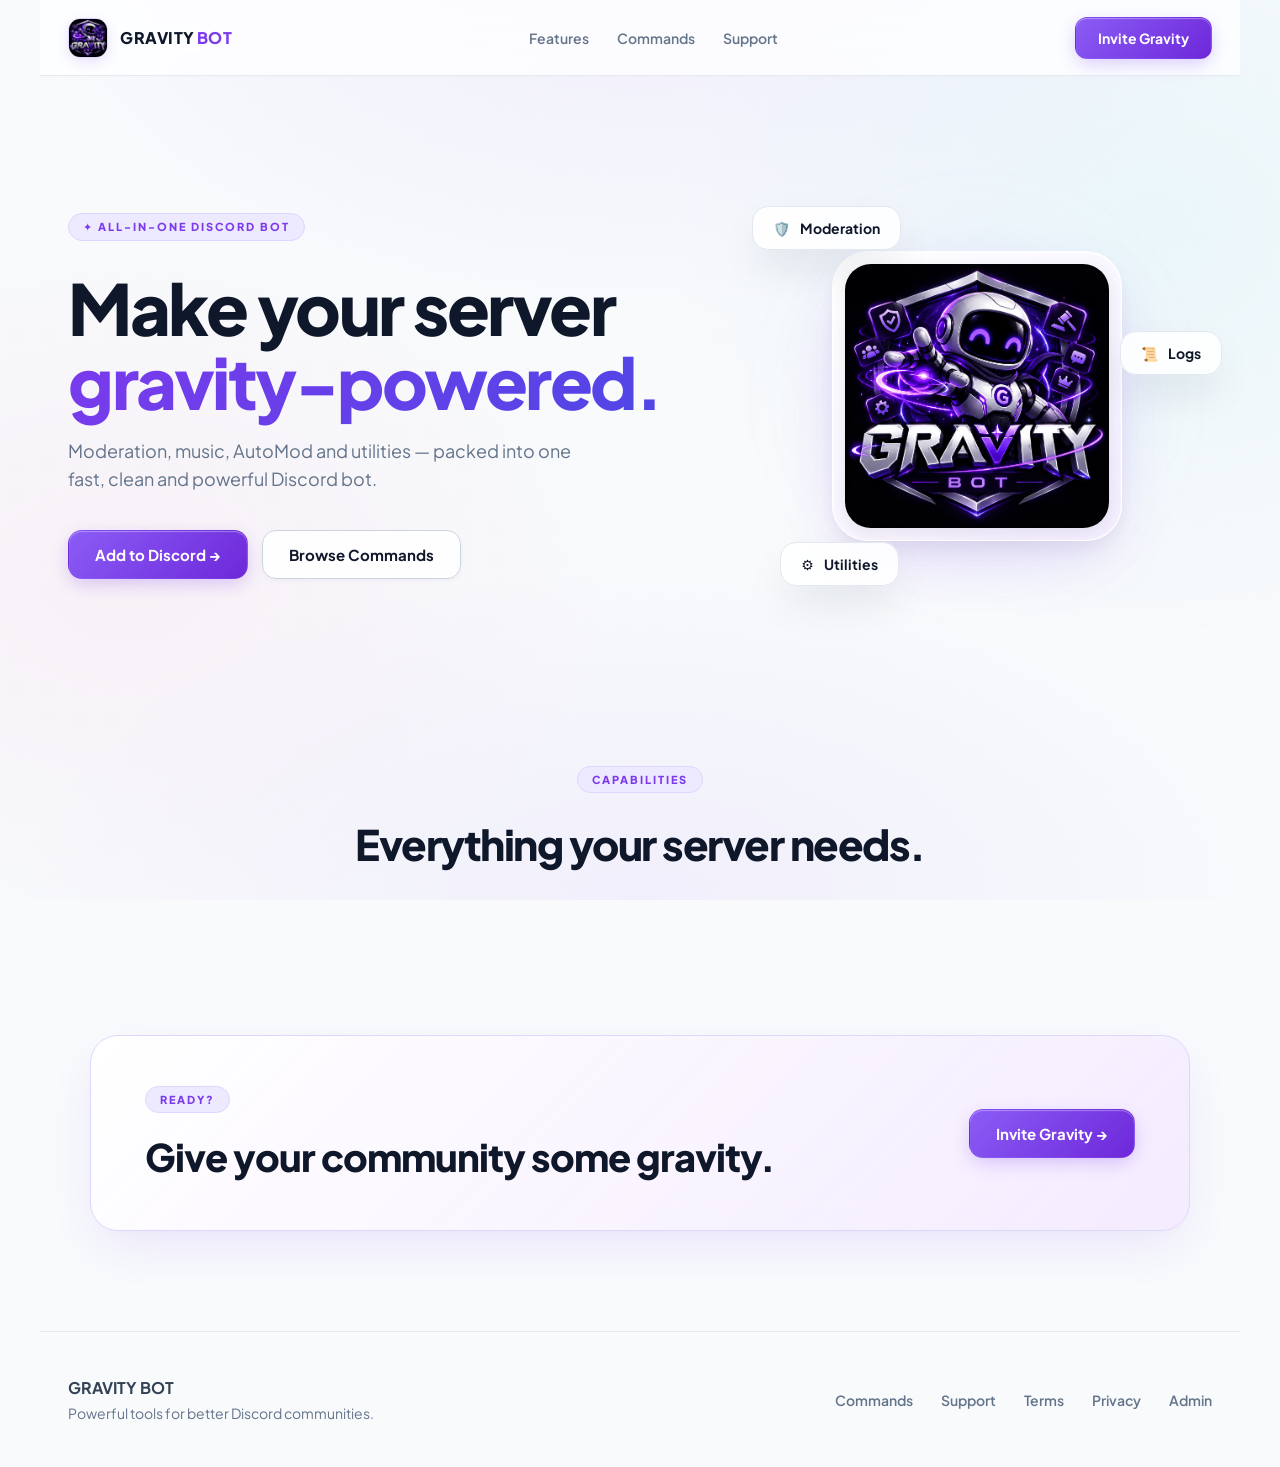
==== index.html @ 336caf01 "Add files via upload" ====
<!doctype html>
<html lang="en">

<head>
    <meta charset="utf-8">
    <meta name="viewport" content="width=device-width, initial-scale=1">
    <title>Gravity Bot</title>
    <link rel="icon" href="assets/logo.png">
    <link rel="stylesheet" href="css/style.css">
</head>

<body>

    <!-- NAVIGATION -->
    <nav>
        <a class="brand" href="/">
            <img id="navLogo" src="assets/logo.png" alt="Gravity Bot Logo">
            <b id="navName">GRAVITY<span>BOT</span></b>
        </a>
        <div class="links">
            <a href="#features">Features</a>
            <a href="/commands.html">Commands</a>
            <a href="/support.html">Support</a>
        </div>
        <a class="invite" id="inviteTop" href="#">Invite Gravity</a>
    </nav>

    <!-- MAIN CONTENT -->
    <main>

        <!-- HERO SECTION -->
        <section class="hero">
            <div class="hero-content">
                <div class="eyebrow">✦ ALL-IN-ONE DISCORD BOT</div>
                <h1 id="heroTitle">Make your server <em>gravity-powered.</em></h1>
                <p id="heroDescription">
                    Moderation, music, AutoMod and utilities — packed into one fast, clean and powerful Discord bot.
                </p>
                <div class="actions">
                    <a class="invite big" id="inviteHero" href="#">Add to Discord →</a>
                    <a class="ghost big" href="/commands.html">Browse Commands</a>
                </div>
            </div>

            <!-- BOT AVATAR SHOWCASE & FLOATING BADGES -->
            <div class="stage">
                <div class="stage-glow"></div>
                <div class="hero-logo-card">
                    <img id="heroLogo" class="hero-logo" src="assets/logo.png" alt="Gravity Bot">
                </div>

                <!-- Floating Badges -->
                <div class="float a">🛡️ <b>Moderation</b></div>
                <div class="float b">📜 <b>Logs</b></div>
                <div class="float c">⚙️ <b>Utilities</b></div>
            </div>
        </section>

        <!-- FEATURES / CAPABILITIES SECTION -->
        <section id="features" class="section">
            <div class="eyebrow">CAPABILITIES</div>
            <h2>Everything your server needs.</h2>
            <div class="grid" id="categoryGrid">
                <!-- Categories load dynamically from D1 Database -->
            </div>
        </section>

        <!-- CALL TO ACTION (CTA) -->
        <section class="cta">
            <div>
                <div class="eyebrow">READY?</div>
                <h2>Give your community some gravity.</h2>
            </div>
            <a class="invite big" id="inviteBottom" href="#">Invite Gravity →</a>
        </section>

    </main>

    <!-- FOOTER -->
    <footer>
        <div>
            <b id="footerName">GRAVITY BOT</b>
            <p>Powerful tools for better Discord communities.</p>
        </div>
        <div class="footlinks">
            <a href="/commands.html">Commands</a>
            <a id="supportLink" href="#">Support</a>
            <a href="/terms.html">Terms</a>
            <a href="/privacy.html">Privacy</a>
            <a href="/admin/">Admin</a>
        </div>
    </footer>

    <script src="js/site.js"></script>
</body>

</html>
---- css/style.css ----
/* ==========================================================================
   GRAVITY BOT — MODERN WHITE THEME LIQUID GLASS UI
   ========================================================================== */

@import url('https://fonts.googleapis.com/css2?family=Plus+Jakarta+Sans:wght@300;400;500;600;700;800;900&family=JetBrains+Mono:wght@500;600&display=swap');

:root {
  --bg:           #f8fafc;
  --bg-card:      rgba(255, 255, 255, 0.75);
  --bg-card-hover:rgba(255, 255, 255, 0.95);
  
  --p:            #7c3aed;
  --p-light:      #8b5cf6;
  --p-dark:       #6d28d9;
  --p-glow:       rgba(124, 58, 237, 0.28);
  --p-gradient:   linear-gradient(135deg, #8b5cf6 0%, #6d28d9 100%);
  
  --text:         #0f172a;
  --text-body:    #334155;
  --muted:        #64748b;
  --subtle:       #94a3b8;
  
  --line:         rgba(226, 232, 240, 0.85);
  --line-strong:  #cbd5e1;
  --glass-border: rgba(255, 255, 255, 0.9);
  
  --shadow-sm:    0 2px 4px rgba(15, 23, 42, 0.04);
  --shadow-card:  0 12px 32px -4px rgba(15, 23, 42, 0.06), 0 4px 6px -2px rgba(15, 23, 42, 0.02);
  --shadow-hover: 0 20px 40px -6px rgba(124, 58, 237, 0.12), 0 8px 12px -4px rgba(15, 23, 42, 0.04);
  --shadow-float: 0 20px 45px -8px rgba(15, 23, 42, 0.12);
  
  --ease:         cubic-bezier(0.16, 1, 0.3, 1);
}

* {
  box-sizing: border-box;
  margin: 0;
  padding: 0;
  -webkit-font-smoothing: antialiased;
}

body {
  background-color: var(--bg);
  background-image: 
    radial-gradient(ellipse 900px 520px at 50% -5%, rgba(139, 92, 246, 0.08), transparent 70%),
    radial-gradient(ellipse 700px 600px at 90% 25%, rgba(6, 182, 212, 0.06), transparent 70%),
    radial-gradient(ellipse 700px 500px at 10% 65%, rgba(236, 72, 153, 0.05), transparent 70%),
    radial-gradient(ellipse 900px 480px at 50% 100%, rgba(139, 92, 246, 0.07), transparent 70%),
    radial-gradient(rgba(15, 23, 42, 0.03) 1px, transparent 1px);
  background-size: 100% 100%, 100% 100%, 100% 100%, 100% 100%, 32px 32px;
  background-attachment: fixed;
  color: var(--text-body);
  font-family: 'Plus Jakarta Sans', system-ui, -apple-system, sans-serif;
  min-height: 100vh;
  overflow-x: hidden;
}

/* ==========================================================================
   NAVIGATION (LIQUID FROSTED GLASS NAVBAR)
   ========================================================================== */

nav {
  height: 76px;
  max-width: 1200px;
  margin: auto;
  padding: 0 28px;
  display: flex;
  align-items: center;
  justify-content: space-between;
  gap: 20px;
  position: sticky;
  top: 0;
  z-index: 100;
  background: rgba(255, 255, 255, 0.78);
  backdrop-filter: blur(20px) saturate(180%);
  -webkit-backdrop-filter: blur(20px) saturate(180%);
  border-bottom: 1px solid var(--line);
  box-shadow: 0 1px 3px rgba(15, 23, 42, 0.02);
}

.brand {
  display: flex;
  align-items: center;
  gap: 12px;
  color: var(--text);
  text-decoration: none;
  font-weight: 800;
  letter-spacing: -0.5px;
}

.brand img {
  width: 40px;
  height: 40px;
  object-fit: cover;
  border-radius: 12px;
  border: 1px solid #ddd6fe;
  box-shadow: 0 4px 12px rgba(124, 58, 237, 0.15);
  display: block;
}

.brand b {
  font-size: 16px;
  font-weight: 800;
  letter-spacing: 0.5px;
  color: var(--text);
}

.brand b span {
  color: var(--p);
  margin-left: 2px;
}

.links, .footlinks {
  display: flex;
  gap: 28px;
}

.links a, .footlinks a {
  color: var(--muted);
  text-decoration: none;
  font-weight: 600;
  font-size: 14px;
  transition: all .2s var(--ease);
}

.links a:hover, .footlinks a:hover {
  color: var(--p);
}

/* ==========================================================================
   BUTTONS (LIQUID GRADIENT WITH GLOW)
   ========================================================================== */

.invite {
  color: #ffffff !important;
  text-decoration: none;
  background: var(--p-gradient);
  padding: 11px 22px;
  border-radius: 12px;
  font-weight: 700;
  font-size: 14px;
  display: inline-flex;
  align-items: center;
  justify-content: center;
  gap: 8px;
  box-shadow: 0 6px 18px -2px var(--p-glow), inset 0 1px 1px rgba(255, 255, 255, 0.35);
  border: 1px solid transparent;
  transition: all .2s var(--ease);
}

.invite:hover {
  transform: translateY(-2px);
  box-shadow: 0 10px 24px -2px var(--p-glow), inset 0 1px 1px rgba(255, 255, 255, 0.5);
  filter: brightness(1.06);
}

.invite:active {
  transform: translateY(0);
}

.ghost {
  color: var(--text) !important;
  text-decoration: none;
  background: rgba(255, 255, 255, 0.85);
  backdrop-filter: blur(12px);
  -webkit-backdrop-filter: blur(12px);
  border: 1px solid var(--line-strong);
  border-radius: 12px;
  padding: 11px 22px;
  font-weight: 700;
  font-size: 14px;
  display: inline-flex;
  align-items: center;
  justify-content: center;
  transition: all .2s var(--ease);
  box-shadow: var(--shadow-sm);
}

.ghost:hover {
  background: #ffffff;
  border-color: var(--p-light);
  color: var(--p) !important;
  transform: translateY(-2px);
  box-shadow: 0 8px 20px -4px rgba(15, 23, 42, 0.08);
}

.big {
  padding: 14px 26px;
  font-size: 15px;
  border-radius: 14px;
}

/* ==========================================================================
   HERO SECTION
   ========================================================================== */

.hero {
  max-width: 1200px;
  margin: auto;
  min-height: 640px;
  padding: 80px 28px 100px;
  display: grid;
  grid-template-columns: 1.15fr 0.85fr;
  align-items: center;
  gap: 40px;
}

.eyebrow {
  color: var(--p);
  background: #ede9fe;
  border: 1px solid #ddd6fe;
  font-size: 11px;
  font-weight: 800;
  letter-spacing: 2px;
  text-transform: uppercase;
  display: inline-flex;
  align-items: center;
  gap: 8px;
  padding: 6px 14px;
  border-radius: 999px;
  margin-bottom: 12px;
}

.hero h1 {
  font-size: clamp(44px, 5.5vw, 76px);
  line-height: 1.05;
  letter-spacing: -2.5px;
  margin: 18px 0;
  font-weight: 900;
  color: var(--text);
}

.hero h1 em {
  font-style: normal;
  background: linear-gradient(135deg, #7c3aed 0%, #4f46e5 100%);
  -webkit-background-clip: text;
  background-clip: text;
  -webkit-text-fill-color: transparent;
}

.hero p {
  color: var(--muted);
  font-size: 18px;
  line-height: 1.6;
  max-width: 520px;
}

.actions {
  display: flex;
  gap: 14px;
  margin: 36px 0 0;
  flex-wrap: wrap;
}

/* ==========================================================================
   HERO LOGO SHOWCASE & AMBIENT STAGE
   ========================================================================== */

.stage {
  height: 480px;
  display: grid;
  place-items: center;
  position: relative;
}

.stage-glow, .orb {
  position: absolute;
  width: 320px;
  height: 320px;
  border-radius: 50%;
  background: radial-gradient(circle, rgba(167, 139, 250, 0.35) 0%, rgba(196, 181, 253, 0.15) 50%, transparent 70%);
  filter: blur(45px);
  pointer-events: none;
  animation: pulseGlow 5s ease-in-out infinite alternate;
}

.hero-logo-card {
  width: 290px;
  height: 290px;
  border-radius: 36px;
  padding: 12px;
  background: linear-gradient(145deg, rgba(255, 255, 255, 0.95), rgba(243, 232, 255, 0.7));
  backdrop-filter: blur(20px) saturate(180%);
  -webkit-backdrop-filter: blur(20px) saturate(180%);
  border: 1px solid rgba(255, 255, 255, 0.95);
  box-shadow: 
    0 25px 60px -10px rgba(124, 58, 237, 0.16),
    0 10px 25px -5px rgba(15, 23, 42, 0.08),
    inset 0 1px 2px rgba(255, 255, 255, 1);
  position: relative;
  z-index: 2;
  display: flex;
  align-items: center;
  justify-content: center;
  overflow: hidden;
  animation: floatCard 6s ease-in-out infinite;
}

.hero-logo {
  width: 100%;
  height: 100%;
  object-fit: cover;
  border-radius: 26px;
  display: block;
  box-shadow: 0 4px 14px rgba(15, 23, 42, 0.08);
}

/* FLOATING FROSTED GLASS BADGES */
.float {
  position: absolute;
  padding: 12px 20px;
  background: rgba(255, 255, 255, 0.88);
  backdrop-filter: blur(20px) saturate(180%);
  -webkit-backdrop-filter: blur(20px) saturate(180%);
  border: 1px solid #e2e8f0;
  border-radius: 16px;
  box-shadow: var(--shadow-float);
  display: flex;
  align-items: center;
  gap: 10px;
  z-index: 4;
  font-size: 14px;
  font-weight: 700;
  color: var(--text);
  white-space: nowrap;
}

.float.a {
  top: 50px;
  left: 2%;
  animation: floatA 5s ease-in-out infinite;
}

.float.b {
  right: -10px;
  top: 175px;
  animation: floatB 6s ease-in-out infinite;
}

.float.c {
  bottom: 50px;
  left: 8%;
  animation: floatC 5.5s ease-in-out infinite;
}

/* ==========================================================================
   ANIMATIONS
   ========================================================================== */

@keyframes floatCard {
  0%, 100% { transform: translateY(0); }
  50%      { transform: translateY(-12px); }
}

@keyframes floatA {
  0%, 100% { transform: translateY(0) rotate(0deg); }
  50%      { transform: translateY(-8px) rotate(-1deg); }
}

@keyframes floatB {
  0%, 100% { transform: translateY(0) rotate(0deg); }
  50%      { transform: translateY(9px) rotate(1deg); }
}

@keyframes floatC {
  0%, 100% { transform: translateY(0) rotate(0deg); }
  50%      { transform: translateY(-7px) rotate(1deg); }
}

@keyframes pulseGlow {
  0%   { opacity: 0.6; transform: scale(0.95); }
  100% { opacity: 1; transform: scale(1.1); }
}

/* ==========================================================================
   SECTIONS & FEATURES GRID (FROSTED WHITE CARDS)
   ========================================================================== */

.section, .commands-page {
  max-width: 1100px;
  margin: auto;
  padding: 30px 24px 100px;
}

.section {
  text-align: center;
}

.section h2 {
  font-size: 42px;
  font-weight: 900;
  letter-spacing: -1.5px;
  color: var(--text);
  margin: 12px 0 45px;
}

.grid {
  display: grid;
  grid-template-columns: repeat(auto-fit, minmax(300px, 1fr));
  gap: 24px;
  text-align: left;
}

.grid article {
  background: var(--bg-card);
  backdrop-filter: blur(20px) saturate(180%);
  -webkit-backdrop-filter: blur(20px) saturate(180%);
  border: 1px solid var(--line);
  border-radius: 22px;
  padding: 32px 28px;
  box-shadow: var(--shadow-card);
  transition: all .25s var(--ease);
}

.grid article:hover {
  transform: translateY(-4px);
  background: var(--bg-card-hover);
  border-color: #ddd6fe;
  box-shadow: var(--shadow-hover);
}

.icon {
  font-size: 32px;
  margin-bottom: 14px;
  display: inline-block;
  background: #ede9fe;
  width: 54px;
  height: 54px;
  display: flex;
  align-items: center;
  justify-content: center;
  border-radius: 16px;
  border: 1px solid #ddd6fe;
}

.grid h3 {
  margin: 12px 0 6px;
  font-size: 20px;
  font-weight: 800;
  color: var(--text);
  letter-spacing: -0.3px;
}

.grid p {
  color: var(--muted);
  line-height: 1.6;
  font-size: 14px;
  margin: 0;
}

/* ==========================================================================
   CTA BANNER (LIQUID FROSTED GLASS)
   ========================================================================== */

.cta {
  max-width: 1100px;
  margin: 20px auto 100px;
  padding: 50px 54px;
  background: linear-gradient(135deg, rgba(255, 255, 255, 0.95) 0%, rgba(243, 232, 255, 0.85) 100%);
  backdrop-filter: blur(20px) saturate(180%);
  -webkit-backdrop-filter: blur(20px) saturate(180%);
  border: 1px solid #ddd6fe;
  border-radius: 28px;
  display: flex;
  justify-content: space-between;
  align-items: center;
  box-shadow: 0 20px 50px -10px rgba(124, 58, 237, 0.12), 0 4px 6px -2px rgba(15, 23, 42, 0.02);
  gap: 25px;
}

.cta h2 {
  font-size: 38px;
  font-weight: 900;
  letter-spacing: -1px;
  color: var(--text);
  margin: 8px 0 0;
}

.cta p {
  color: var(--muted);
  font-size: 16px;
}

/* ==========================================================================
   COMMANDS & LEGAL PAGES
   ========================================================================== */

.commands-page {
  padding-top: 60px;
}

.pagehero {
  margin-bottom: 35px;
}

.pagehero h1 {
  font-size: 56px;
  font-weight: 900;
  line-height: 1.05;
  letter-spacing: -2px;
  color: var(--text);
  margin: 14px 0 8px;
}

.pagehero span {
  color: var(--p);
}

.pagehero p {
  color: var(--muted);
  font-size: 16px;
}

.filters {
  display: grid;
  grid-template-columns: 1fr 220px;
  gap: 14px;
  margin: 28px 0;
}

.filters input, .filters select {
  background: #ffffff;
  border: 1px solid var(--line-strong);
  color: var(--text);
  padding: 14px 18px;
  border-radius: 14px;
  font-size: 14px;
  font-family: inherit;
  outline: none;
  box-shadow: var(--shadow-sm);
  transition: all .2s var(--ease);
}

.filters input:focus, .filters select:focus {
  border-color: var(--p);
  box-shadow: 0 0 0 3px rgba(124, 58, 237, 0.15);
}

.command-category {
  background: var(--bg-card);
  backdrop-filter: blur(20px) saturate(180%);
  -webkit-backdrop-filter: blur(20px) saturate(180%);
  border: 1px solid var(--line);
  border-radius: 22px;
  padding: 0;
  margin: 24px 0;
  overflow: hidden;
  box-shadow: var(--shadow-card);
}

.command-category header {
  padding: 22px 28px;
  border-bottom: 1px solid var(--line);
  background: rgba(255, 255, 255, 0.85);
  display: flex;
  justify-content: space-between;
  align-items: center;
}

.command-category header strong {
  font-size: 18px;
  font-weight: 800;
  color: var(--text);
}

.command-category header span {
  color: var(--p);
  font-weight: 700;
  font-size: 13px;
  background: #ede9fe;
  padding: 4px 12px;
  border-radius: 999px;
  border: 1px solid #ddd6fe;
}

.command-row {
  display: flex;
  justify-content: space-between;
  align-items: center;
  gap: 15px;
  padding: 18px 28px;
  border-bottom: 1px solid var(--line);
  transition: background .15s ease;
}

.command-row:last-child {
  border-bottom: none;
}

.command-row:hover {
  background: rgba(255, 255, 255, 0.95);
}

.command-row code {
  color: var(--p-dark);
  font-weight: 700;
  font-size: 14px;
  font-family: 'JetBrains Mono', monospace;
  background: #ede9fe;
  padding: 4px 10px;
  border-radius: 8px;
  border: 1px solid #ddd6fe;
}

.command-row p {
  color: var(--text-body);
  margin: 6px 0 0;
  font-size: 14px;
}

.command-row small {
  color: var(--subtle);
  font-size: 13px;
  font-family: 'JetBrains Mono', monospace;
}

/* Legal pages content container */
.command-category h2 {
  font-size: 20px;
  font-weight: 800;
  color: var(--text);
  margin-bottom: 8px;
}

.command-category p {
  color: var(--text-body);
  line-height: 1.7;
}

/* ==========================================================================
   FOOTER
   ========================================================================== */

footer {
  max-width: 1200px;
  margin: auto;
  padding: 45px 28px;
  border-top: 1px solid var(--line);
  display: grid;
  grid-template-columns: 1fr auto;
  gap: 20px;
  align-items: center;
}

footer p {
  color: var(--muted);
  margin: 6px 0 0;
  font-size: 14px;
}

/* ==========================================================================
   RESPONSIVE DESIGN
   ========================================================================== */

@media (max-width: 850px) {
  .links { display: none; }
  .hero { grid-template-columns: 1fr; padding-top: 40px; text-align: center; }
  .hero p { margin: 0 auto; }
  .actions { justify-content: center; }
  .stage { order: -1; height: 350px; }
  .hero-logo-card { width: 230px; height: 230px; border-radius: 26px; }
  .stage-glow, .orb { width: 250px; height: 250px; }
  .float.a { top: 20px; left: 0%; }
  .float.b { right: -5px; top: 120px; }
  .float.c { bottom: 20px; left: 5%; }
  .grid { grid-template-columns: 1fr; }
  .cta { margin: 0 20px 70px; display: block; text-align: center; }
  .cta .invite { margin-top: 24px; }
  .filters { grid-template-columns: 1fr; }
  .command-row { display: block; }
  .command-row small { display: block; margin-top: 8px; }
  footer { grid-template-columns: 1fr; text-align: center; }
  .footlinks { justify-content: center; }
}
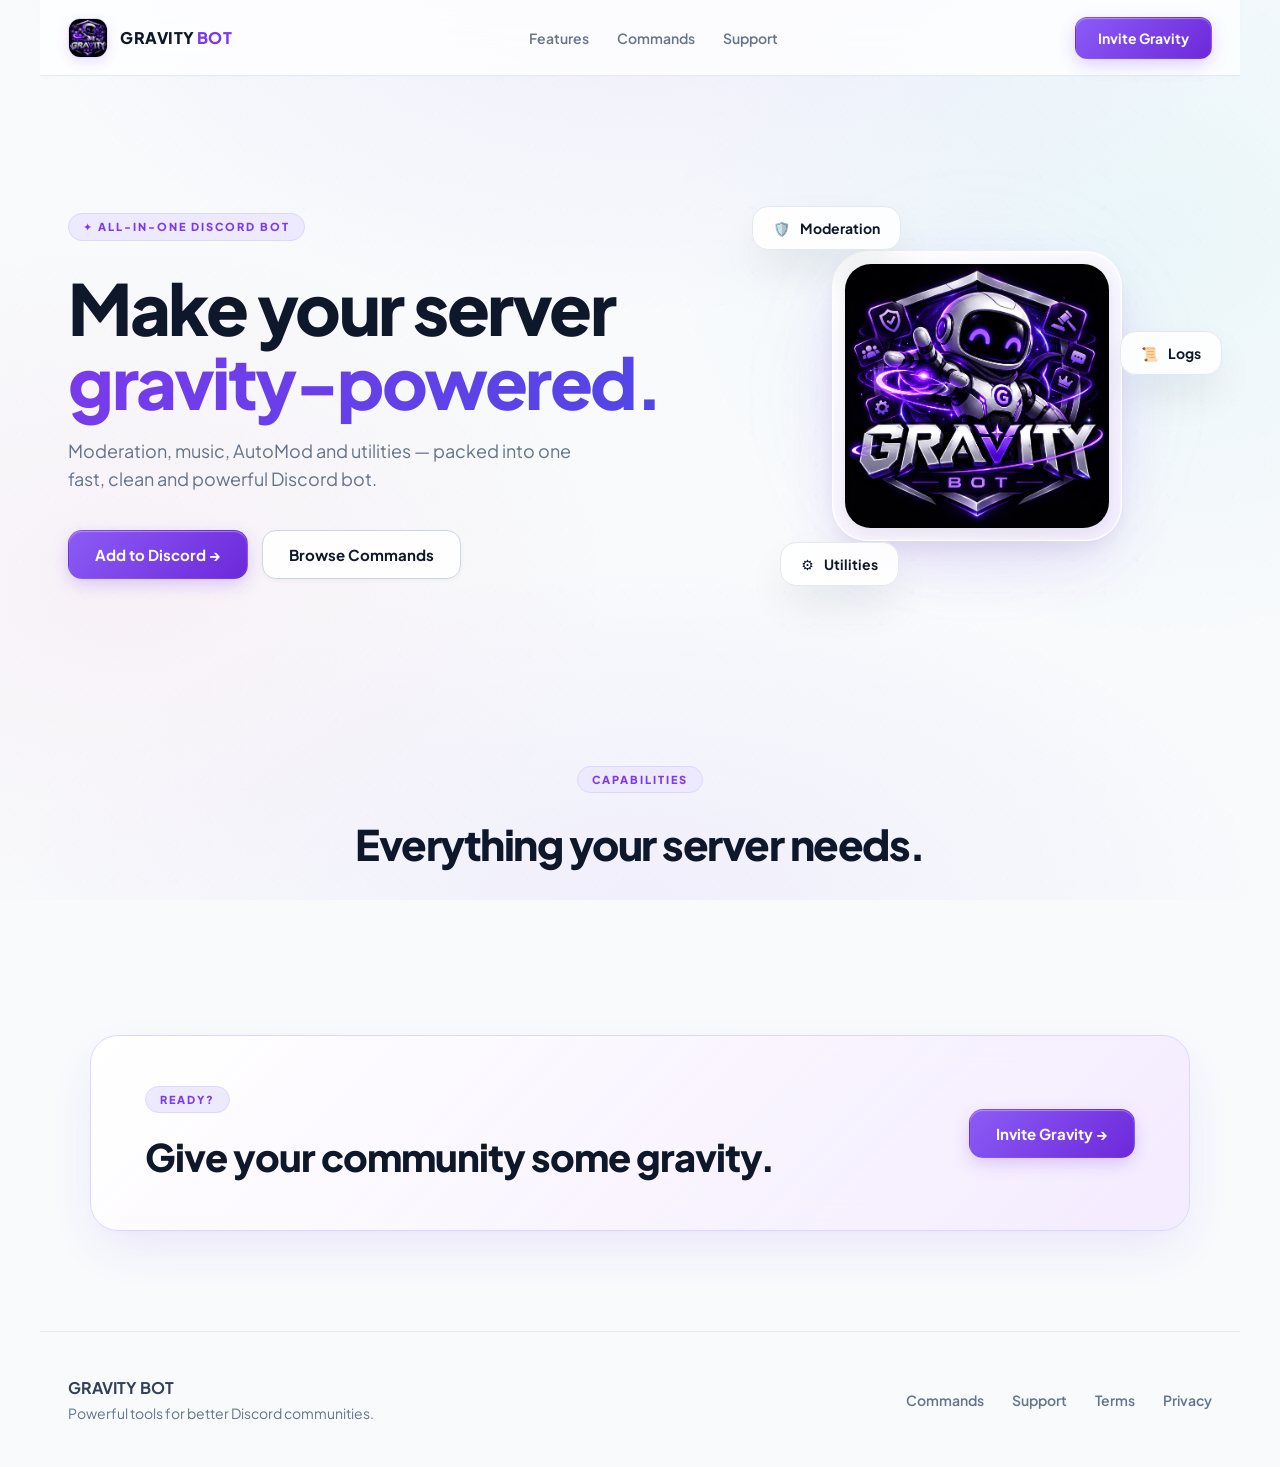
==== commit 9d819749: "Add files via upload" ====
--- a/index.html
+++ b/index.html
@@ -87,7 +87,6 @@
             <a id="supportLink" href="#">Support</a>
             <a href="/terms.html">Terms</a>
             <a href="/privacy.html">Privacy</a>
-            <a href="/admin/">Admin</a>
         </div>
     </footer>
 
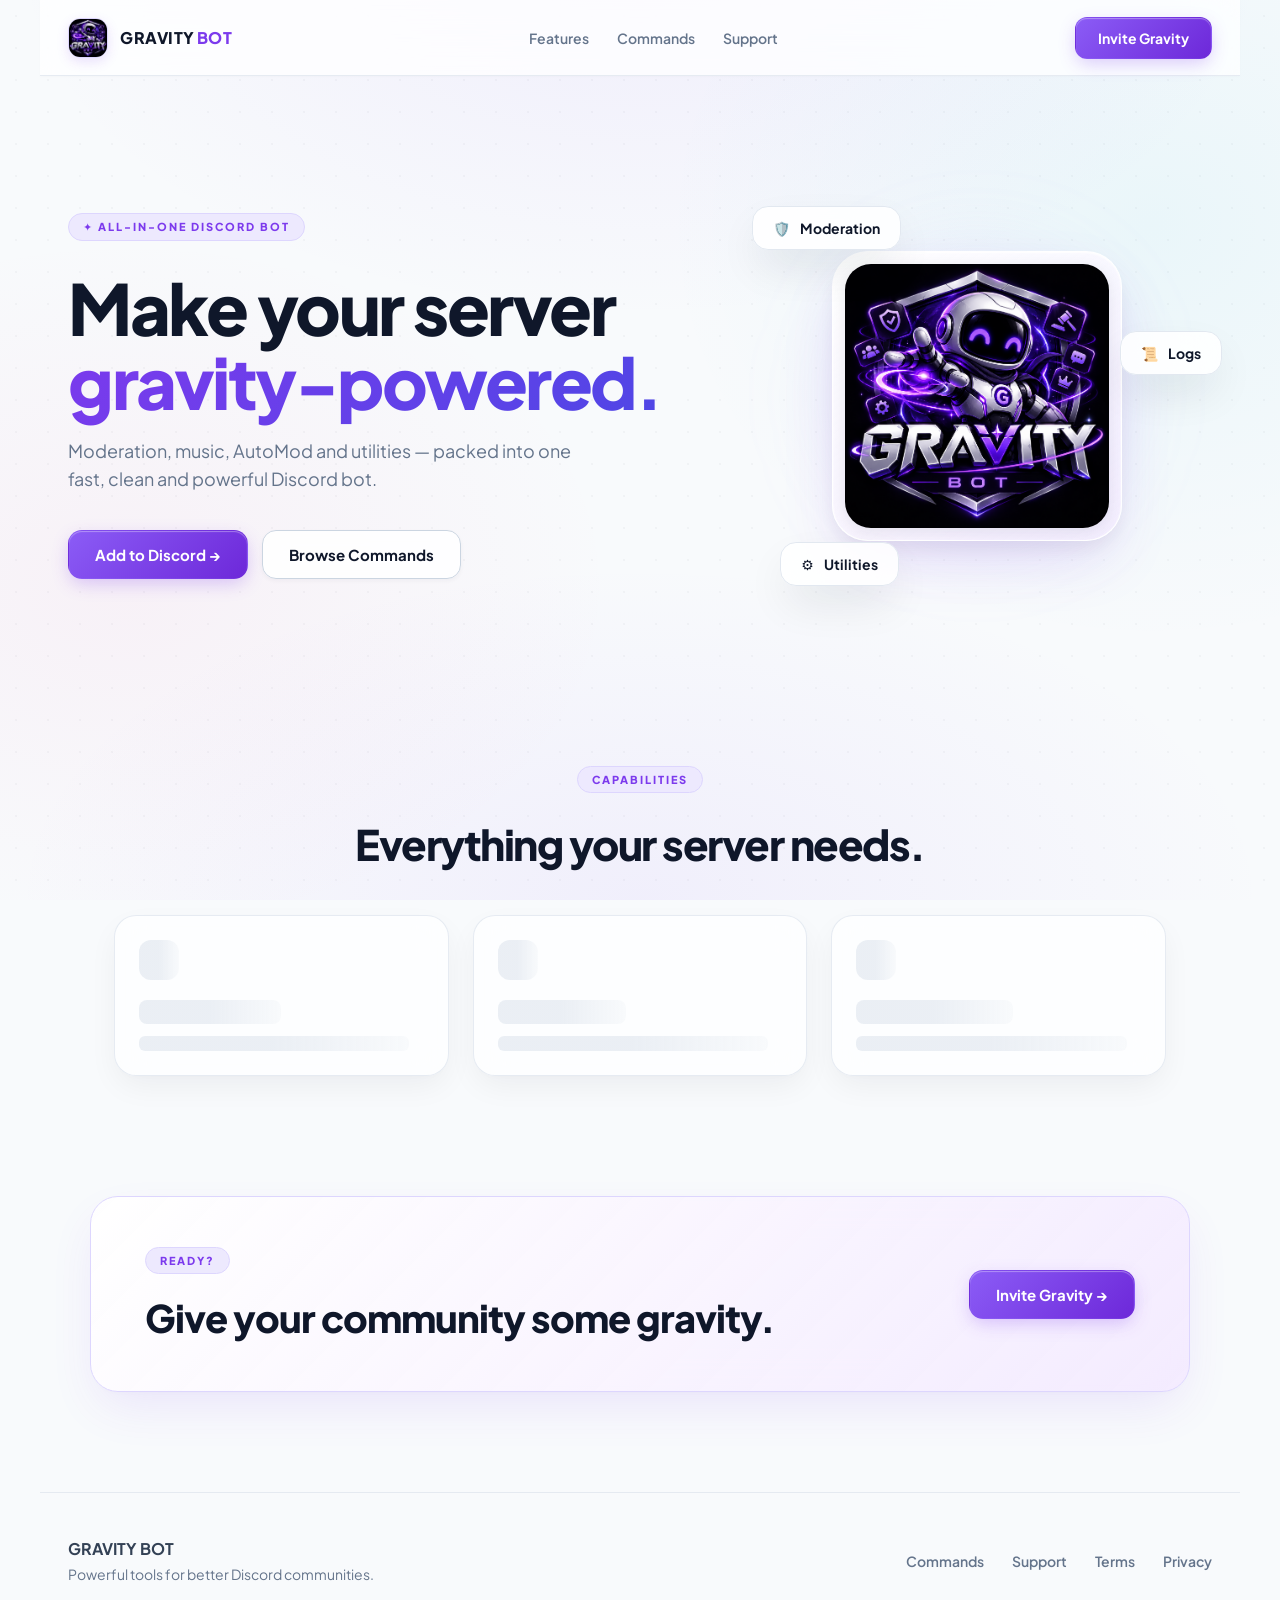
==== commit 70655983: "Add files via upload" ====
--- a/index.html
+++ b/index.html
@@ -61,7 +61,21 @@
             <div class="eyebrow">CAPABILITIES</div>
             <h2>Everything your server needs.</h2>
             <div class="grid" id="categoryGrid">
-                <!-- Categories load dynamically from D1 Database -->
+                <article class="content-skeleton" style="padding: 24px; min-height: 140px;">
+                    <div class="skeleton-line" style="width: 40px; height: 40px; border-radius: 12px; margin-bottom: 8px;"></div>
+                    <div class="skeleton-line skeleton-title" style="width: 50%;"></div>
+                    <div class="skeleton-line skeleton-p"></div>
+                </article>
+                <article class="content-skeleton" style="padding: 24px; min-height: 140px;">
+                    <div class="skeleton-line" style="width: 40px; height: 40px; border-radius: 12px; margin-bottom: 8px;"></div>
+                    <div class="skeleton-line skeleton-title" style="width: 45%;"></div>
+                    <div class="skeleton-line skeleton-p"></div>
+                </article>
+                <article class="content-skeleton" style="padding: 24px; min-height: 140px;">
+                    <div class="skeleton-line" style="width: 40px; height: 40px; border-radius: 12px; margin-bottom: 8px;"></div>
+                    <div class="skeleton-line skeleton-title" style="width: 55%;"></div>
+                    <div class="skeleton-line skeleton-p"></div>
+                </article>
             </div>
         </section>
 
--- a/css/style.css
+++ b/css/style.css
@@ -671,4 +671,52 @@
   .command-row small { display: block; margin-top: 8px; }
   footer { grid-template-columns: 1fr; text-align: center; }
   .footlinks { justify-content: center; }
+}
+
+/* ==========================================================================
+   DYNAMIC CONTENT SKELETON LOADER (PREVENTS FLASH OF OLD CONTENT)
+   ========================================================================== */
+
+.content-skeleton {
+  display: flex;
+  flex-direction: column;
+  gap: 12px;
+  padding: 6px 0;
+}
+
+.skeleton-line {
+  background: linear-gradient(90deg, rgba(226, 232, 240, 0.7) 25%, rgba(248, 250, 252, 0.95) 50%, rgba(226, 232, 240, 0.7) 75%);
+  background-size: 200% 100%;
+  animation: skeletonShimmer 1.5s infinite ease-in-out;
+  border-radius: 8px;
+}
+
+@keyframes skeletonShimmer {
+  0% { background-position: 200% 0; }
+  100% { background-position: -200% 0; }
+}
+
+.skeleton-title {
+  height: 24px;
+  width: 35%;
+  border-radius: 8px;
+}
+
+.skeleton-p {
+  height: 15px;
+  width: 95%;
+  border-radius: 6px;
+}
+
+.skeleton-p.short {
+  width: 65%;
+}
+
+.legal-content-fade {
+  animation: legalFadeIn 0.2s ease-out;
+}
+
+@keyframes legalFadeIn {
+  from { opacity: 0.3; }
+  to { opacity: 1; }
 }
